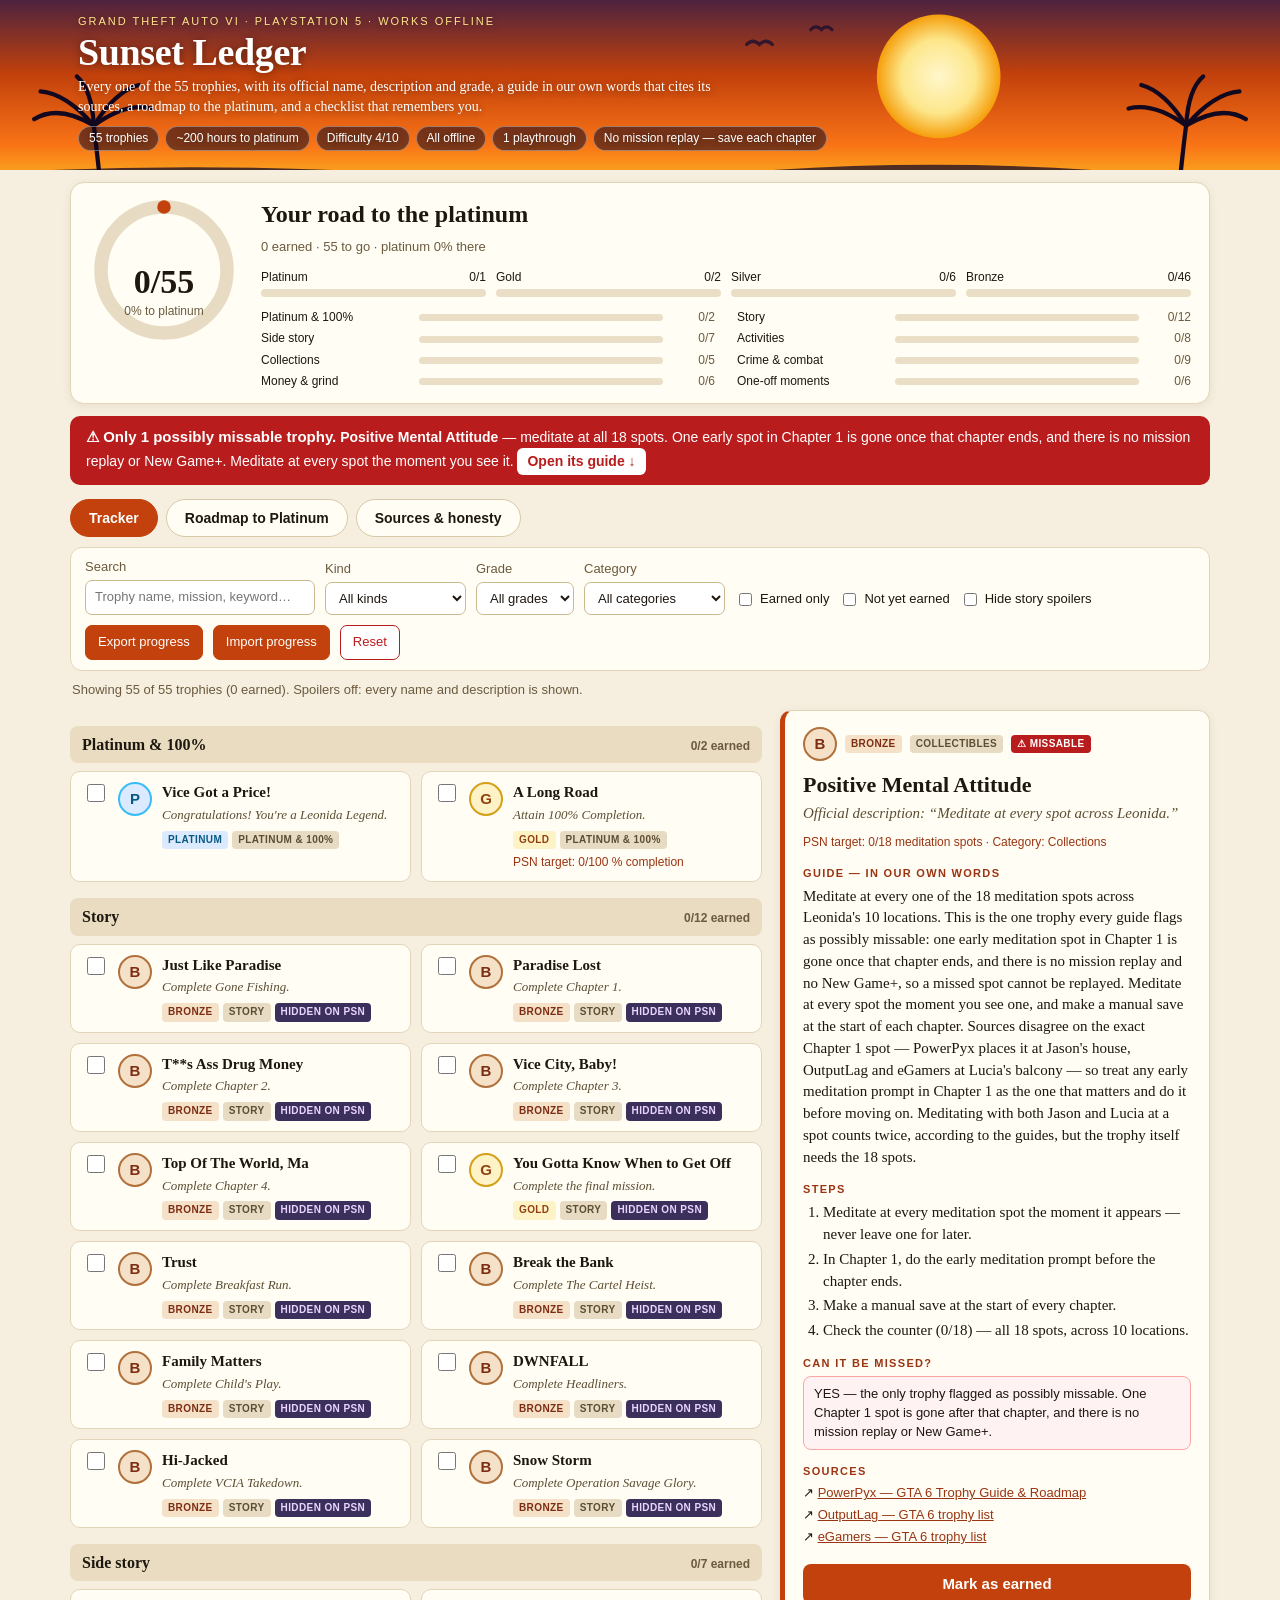
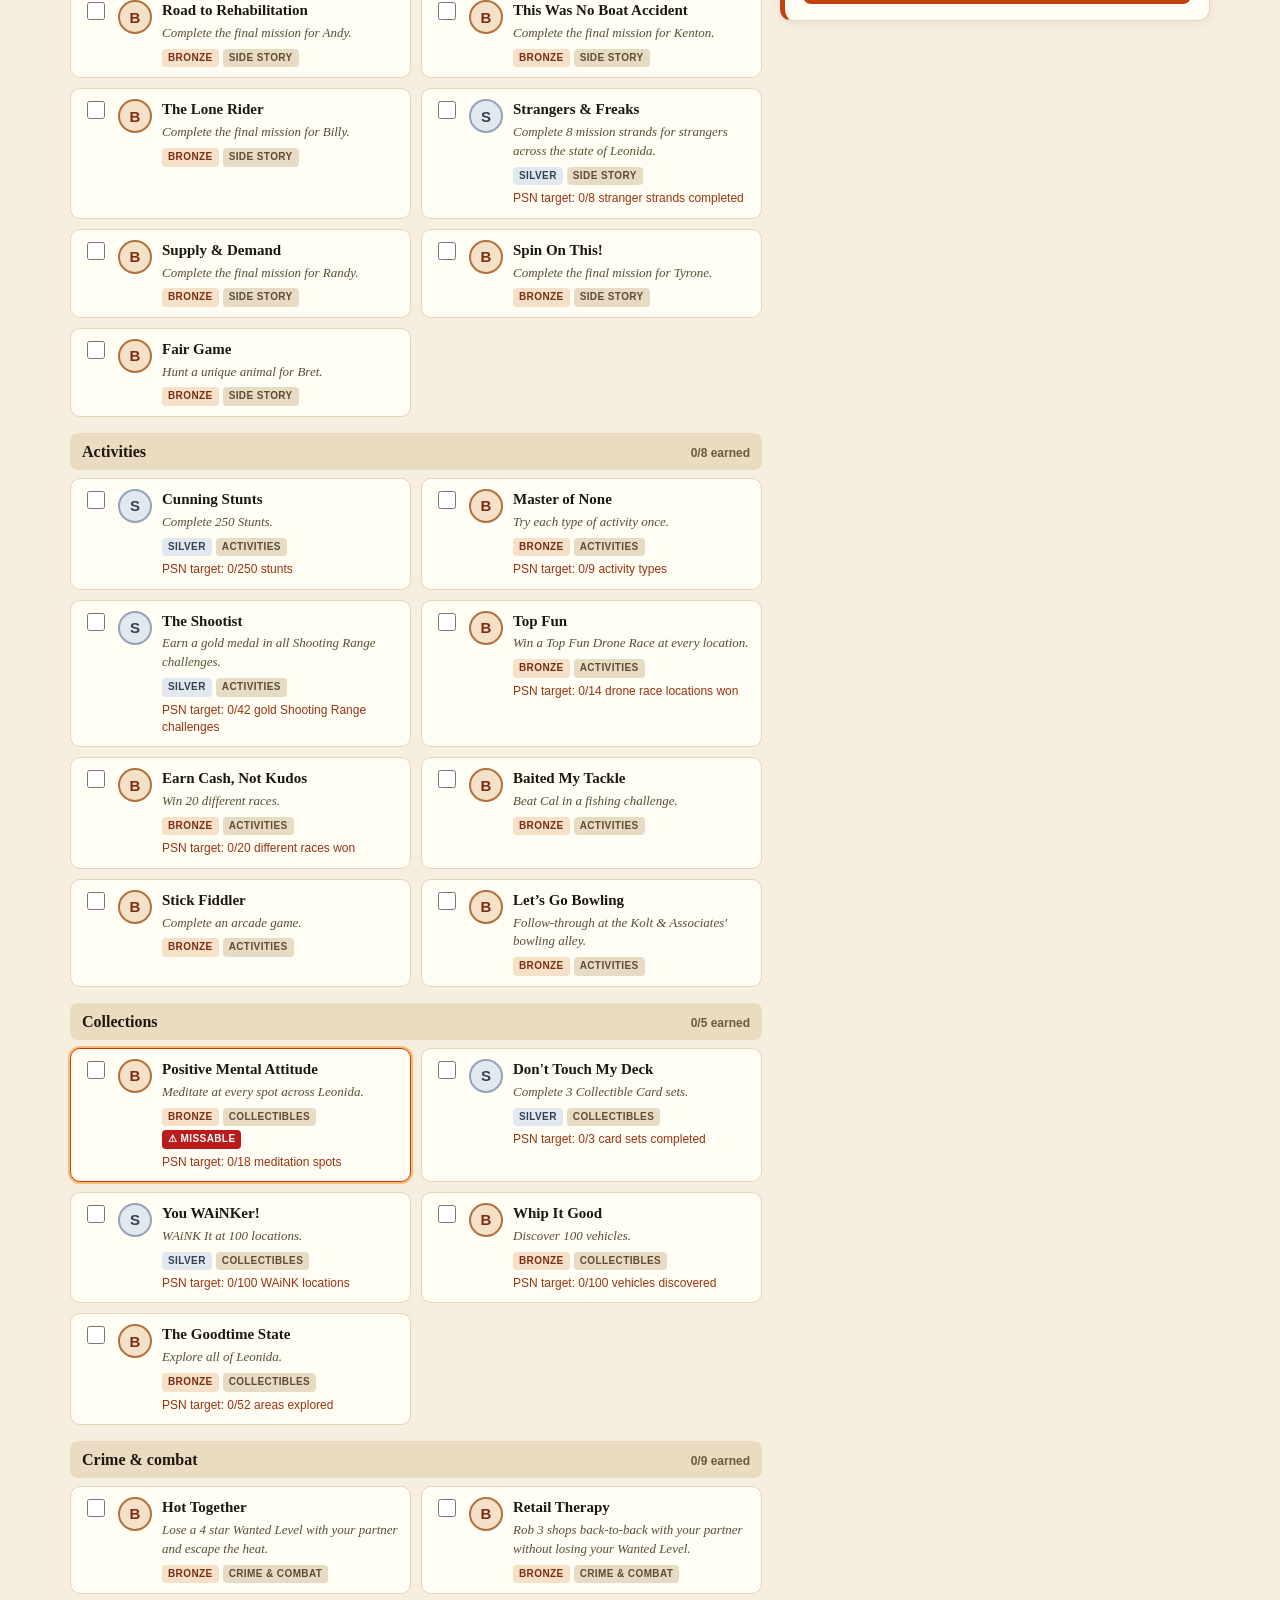
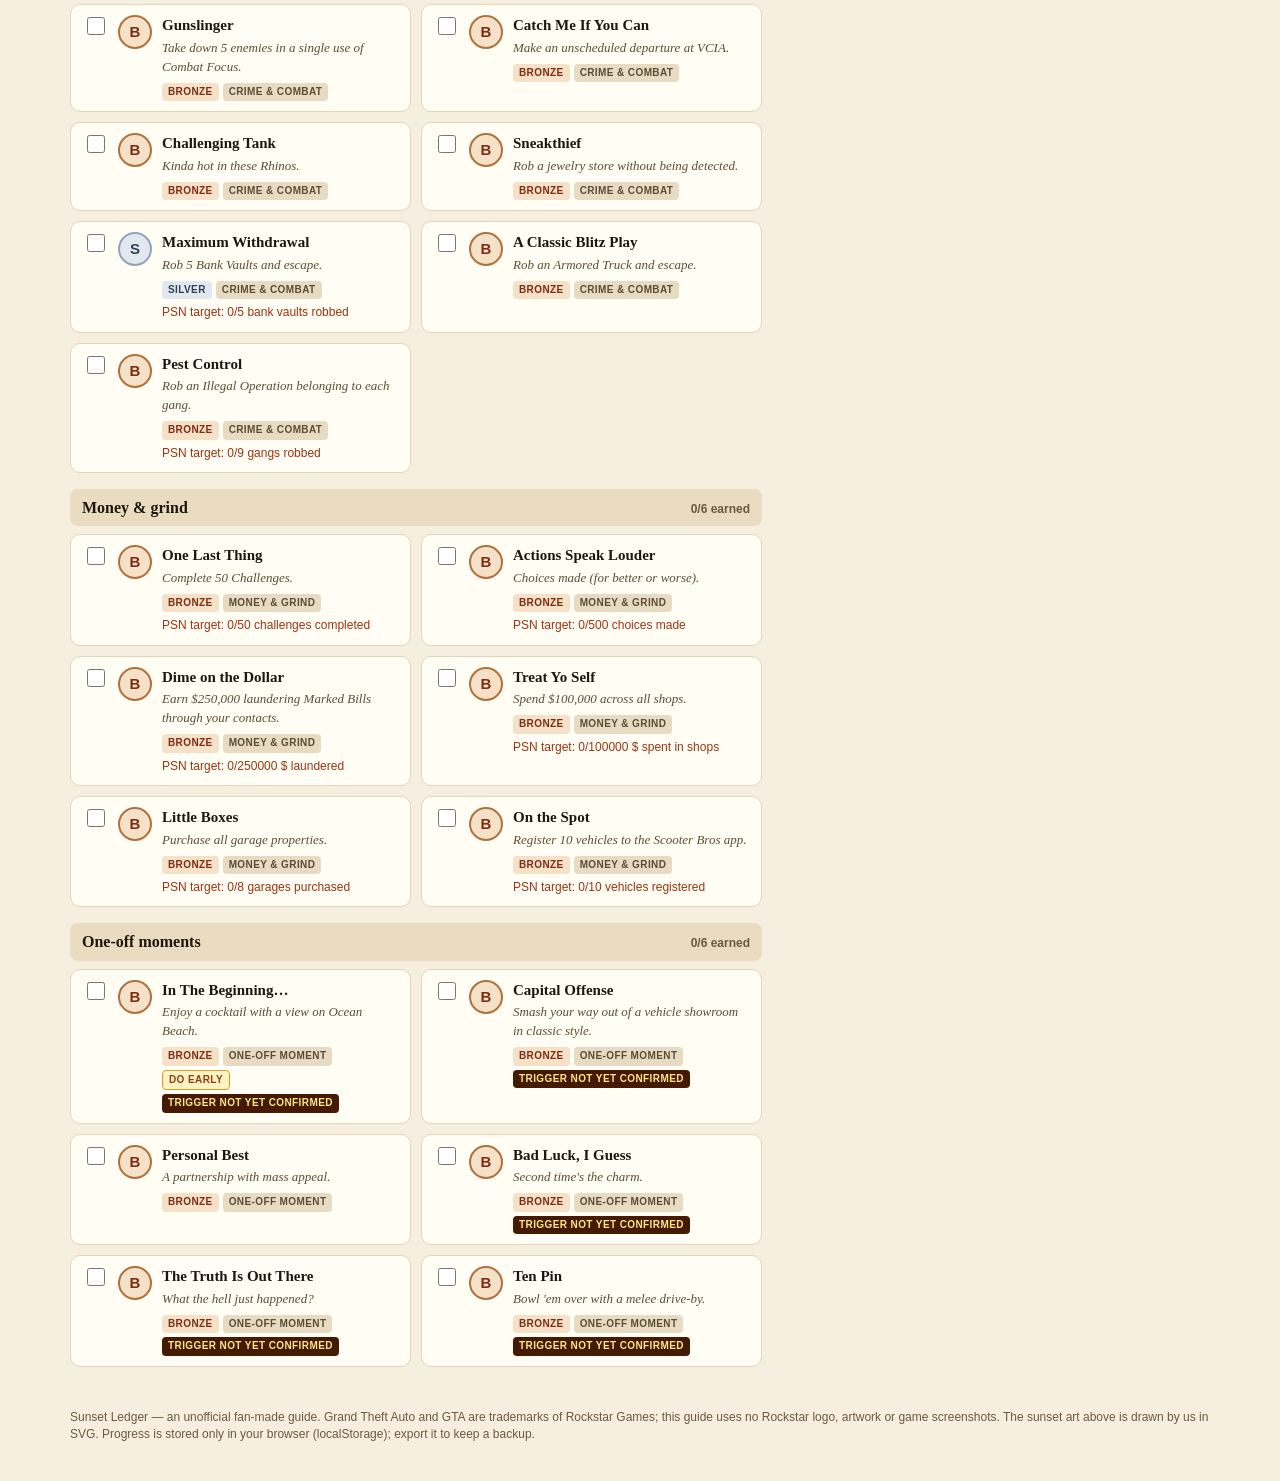
==== app/index.html @ dbd7531d "Sunset Ledger: GTA VI trophy guide & tracker (gta6-trophy-guide-01, Build A) Light paper-ledger them" ====
<!doctype html>
<html lang="en">
<head>
<meta charset="utf-8">
<meta name="viewport" content="width=device-width, initial-scale=1">
<title>Sunset Ledger — GTA VI Trophy Guide &amp; Tracker</title>
<link rel="stylesheet" href="style.css">
</head>
<body>
<header class="hero">
  <svg class="hero-art" viewBox="0 0 1200 200" preserveAspectRatio="xMidYMid slice" aria-hidden="true">
    <defs>
      <linearGradient id="sky" x1="0" y1="0" x2="0" y2="1">
        <stop offset="0" stop-color="#2b1a4e"/>
        <stop offset=".45" stop-color="#c2410c"/>
        <stop offset=".78" stop-color="#f97316"/>
        <stop offset="1" stop-color="#fbbf24"/>
      </linearGradient>
      <radialGradient id="sun" cx=".5" cy=".5" r=".5">
        <stop offset="0" stop-color="#fff7cc"/>
        <stop offset=".6" stop-color="#fde68a"/>
        <stop offset="1" stop-color="#f59e0b"/>
      </radialGradient>
    </defs>
    <rect width="1200" height="200" fill="url(#sky)"/>
    <circle cx="880" cy="92" r="58" fill="url(#sun)"/>
    <g stroke="#1c0f2e" stroke-width="3" fill="none" stroke-linecap="round" opacity=".8">
      <path d="M700 62 q 6 -6 12 0 q 6 -6 12 0"/>
      <path d="M760 48 q 5 -5 10 0 q 5 -5 10 0"/>
    </g>
    <path d="M0 200 L0 182 Q 180 172 360 182 T 720 180 T 1080 184 T 1200 180 L1200 200 Z" fill="#160a24" opacity=".75"/>
    <g stroke="#12081f" stroke-width="4" fill="none" stroke-linecap="round">
      <path d="M95 200 C 92 175 90 155 88 138"/>
      <path d="M88 138 Q 55 118 32 132"/>
      <path d="M88 138 Q 62 108 38 106"/>
      <path d="M88 138 Q 86 104 72 92"/>
      <path d="M88 138 Q 108 106 130 100"/>
      <path d="M88 138 Q 118 116 142 122"/>
      <path d="M1105 200 C 1108 172 1110 152 1112 138"/>
      <path d="M1112 138 Q 1145 118 1168 132"/>
      <path d="M1112 138 Q 1138 108 1162 106"/>
      <path d="M1112 138 Q 1114 104 1128 92"/>
      <path d="M1112 138 Q 1092 106 1070 100"/>
      <path d="M1112 138 Q 1082 116 1058 122"/>
    </g>
  </svg>
  <div class="hero-text">
    <p class="kicker">Grand Theft Auto VI · PlayStation 5 · Works offline</p>
    <h1>Sunset Ledger</h1>
    <p class="sub">Every one of the 55 trophies, with its official name, description and grade, a guide in our own words that cites its sources, a roadmap to the platinum, and a checklist that remembers you.</p>
    <p class="chips"><span>55 trophies</span><span>~200 hours to platinum</span><span>Difficulty 4/10</span><span>All offline</span><span>1 playthrough</span><span>No mission replay — save each chapter</span></p>
  </div>
</header>

<main>
  <section class="dash" id="dash" aria-label="Progress dashboard">
    <div class="ring-wrap">
      <svg class="ring" viewBox="0 0 200 200" width="150" height="150" aria-hidden="true">
        <circle cx="100" cy="100" r="84" fill="none" stroke="#e7dcc3" stroke-width="18"/>
        <circle id="ringArc" cx="100" cy="100" r="84" fill="none" stroke="#c2410c" stroke-width="18" stroke-linecap="round" transform="rotate(-90 100 100)"/>
      </svg>
      <div class="ring-center"><strong id="ringCount">0/55</strong><span id="ringPct">0% to platinum</span></div>
    </div>
    <div class="dash-side">
      <h2>Your road to the platinum</h2>
      <p id="dashLine">0 earned · 55 to go · platinum 0% there</p>
      <div class="grade-bars" id="gradeBars"></div>
      <div class="cat-bars" id="catBars"></div>
    </div>
  </section>

  <div class="missable-banner" id="missableBanner" role="alert">
    <strong>⚠ Only 1 possibly missable trophy.</strong>
    <span><b>Positive Mental Attitude</b> — meditate at all 18 spots. One early spot in Chapter 1 is gone once that chapter ends, and there is no mission replay or New Game+. Meditate at every spot the moment you see it. <button type="button" id="bannerOpen">Open its guide ↓</button></span>
  </div>

  <nav class="tabs" aria-label="Sections">
    <button type="button" data-view="tracker" class="tab active" id="tab-tracker">Tracker</button>
    <button type="button" data-view="roadmap" class="tab" id="tab-roadmap">Roadmap to Platinum</button>
    <button type="button" data-view="sources" class="tab" id="tab-sources">Sources &amp; honesty</button>
  </nav>

  <section id="view-tracker" class="view">
    <div class="controls">
      <label class="search">Search <input id="search" type="search" placeholder="Trophy name, mission, keyword…"></label>
      <label>Kind <select id="kind"><option value="all">All kinds</option><option value="story">Story</option><option value="missable">Missable</option><option value="collectibles">Collectibles</option><option value="activities">Activities</option><option value="side">Side story</option><option value="crime">Crime &amp; combat</option><option value="money">Money &amp; grind</option><option value="misc">One-off moments</option><option value="platinum">Platinum &amp; 100%</option><option value="online">Online</option></select></label>
      <label>Grade <select id="grade"><option value="all">All grades</option><option value="platinum">Platinum</option><option value="gold">Gold</option><option value="silver">Silver</option><option value="bronze">Bronze</option></select></label>
      <label>Category <select id="category"><option value="all">All categories</option></select></label>
      <label class="check"><input type="checkbox" id="earnedOnly"> Earned only</label>
      <label class="check"><input type="checkbox" id="notEarned"> Not yet earned</label>
      <label class="check"><input type="checkbox" id="spoiler"> Hide story spoilers</label>
      <span class="spacer"></span>
      <button id="export" type="button">Export progress</button>
      <label class="import">Import progress <input id="import" type="file" accept="application/json"></label>
      <button id="reset" type="button" class="danger">Reset</button>
    </div>
    <p class="status" id="status">Loading 55 trophies…</p>
    <div class="tracker-grid">
      <div id="groups" class="groups"></div>
      <aside class="detail" id="detail" aria-label="Trophy guide"></aside>
    </div>
  </section>

  <section id="view-roadmap" class="view" hidden>
    <h2>Roadmap to the platinum</h2>
    <p class="lede">One playthrough, about 200 hours, difficulty 4/10 — long, not hard. No online trophies, no difficulty trophies, no mission medals. Cheats disable trophies and saving, so never use them on your trophy save. There is no mission replay and no New Game+, so the saves in Phase 0 are your only safety net.</p>
    <ol class="timeline" id="timeline"></ol>
    <div class="warn-box">
      <strong>Before you go on a rampage:</strong> your Criminal Profile can reach “Irredeemable”, and it is permanent. Do the wanton-destruction moments deliberately, not by accident, early in the game.
      <span class="src">Source: PowerPyx trophy guide &amp; roadmap; GTABase via eGamers.</span>
    </div>
  </section>

  <section id="view-sources" class="view" hidden>
    <h2>Sources &amp; honesty</h2>
    <p class="lede">Every guide in this ledger is written in our own words. A source is cited, never copied. The official trophy names, descriptions and grades are shown exactly as PlayStation publishes them — that is the one exception, and it is why the list matches the official 55/55.</p>
    <h3>What we do not know yet</h3>
    <ul class="honest">
      <li><b>5 trophies have unconfirmed triggers</b> — In The Beginning…, Capital Offense, Bad Luck, I Guess, The Truth Is Out There, Ten Pin. Their guides say only what the official description gives, and carry the label “Trigger not yet confirmed”. No unlock steps are invented for them.</li>
      <li><b>The Chapter 1 meditation spot is described two ways</b> — PowerPyx says “at Jason's house”, OutputLag and eGamers say Lucia's balcony. This guide does not pick one: it says “one early meditation spot in Chapter 1” and cites both.</li>
      <li><b>4 or 5 chapters?</b> The trophy list names Chapters 1–4 plus a final mission; PowerPyx describes the story as 5 chapters. This guide does not claim a chapter count anywhere.</li>
      <li><b>28 of the 55 trophies are hidden on PSN</b> until earned. This guide hides the 12 story trophies behind the spoiler setting until you earn them.</li>
    </ul>
    <h3>Sources used (verified 19 Nov 2026)</h3>
    <ul class="src-list" id="srcList"></ul>
    <p class="fine">Site names whose GTA 6 guide URLs were not verified first-hand in our research (PlayStationTrophies.org, TrueTrophies, GTABase, Beebom, CULTR, TechWiser, Insider Gaming, PC Gamer, Press-Start, GTAForums) are not linked here — no slug was guessed.</p>
  </section>
</main>

<footer>
  <p>Sunset Ledger — an unofficial fan-made guide. Grand Theft Auto and GTA are trademarks of Rockstar Games; this guide uses no Rockstar logo, artwork or game screenshots. The sunset art above is drawn by us in SVG. Progress is stored only in your browser (localStorage); export it to keep a backup.</p>
</footer>
<script type="module" src="app.js"></script>
</body>
</html>
---- app/style.css ----
/* Sunset Ledger — light "paper ledger" theme: warm cream, near-black ink,
   burnt-orange sunset accent. No images: the sunset is an inline SVG. */
* { box-sizing: border-box; }
body { margin: 0; background: #f6efe0; color: #1d1710; font-family: Georgia, 'Times New Roman', serif; font-size: 15px; line-height: 1.45; }
button, input, select { font: inherit; }
a { color: #9a3412; }

/* ---- header ---- */
.hero { position: relative; color: #fff; overflow: hidden; }
.hero-art { display: block; width: 100%; height: 170px; }
.hero-text { position: absolute; inset: 0; max-width: 1180px; margin: 0 auto; padding: 14px 28px; text-shadow: 0 1px 8px rgba(0,0,0,.45); }
.kicker { margin: 0 0 3px; font-family: Arial, Helvetica, sans-serif; font-size: 11px; letter-spacing: .18em; text-transform: uppercase; color: #fde68a; }
.hero h1 { margin: 0; font-size: 38px; line-height: 1; letter-spacing: -.01em; }
.sub { max-width: 640px; margin: 6px 0 8px; font-size: 14px; }
.chips { margin: 0; display: flex; flex-wrap: wrap; gap: 6px; }
.chips span { font-family: Arial, Helvetica, sans-serif; font-size: 12px; background: rgba(20,8,30,.55); border: 1px solid rgba(255,255,255,.35); border-radius: 999px; padding: 3px 10px; }

main { max-width: 1180px; margin: 0 auto; padding: 0 20px 30px; }
h2 { font-size: 24px; margin: 18px 0 6px; }
h3 { font-size: 18px; margin: 20px 0 6px; }
.lede { max-width: 760px; font-size: 16px; }

/* ---- dashboard ---- */
.dash { display: flex; gap: 22px; background: #fffdf4; border: 1px solid #e3d5b8; border-radius: 14px; padding: 12px 18px; margin-top: 12px; box-shadow: 0 2px 10px rgba(60,30,0,.08); }
.ring-wrap { position: relative; flex: 0 0 150px; }
.ring { display: block; }
#ringArc { stroke-dasharray: 527.8; stroke-dashoffset: 527.8; transition: stroke-dashoffset .4s ease; }
.ring-center { position: absolute; inset: 0; display: flex; flex-direction: column; align-items: center; justify-content: center; text-align: center; }
.ring-center strong { font-size: 34px; line-height: 1; }
.ring-center span { font-family: Arial, Helvetica, sans-serif; font-size: 12px; color: #6b5a3e; margin-top: 4px; }
.dash-side { flex: 1; min-width: 0; }
.dash-side h2 { margin-top: 2px; }
#dashLine { margin: 2px 0 12px; font-family: Arial, Helvetica, sans-serif; font-size: 13px; color: #6b5a3e; }
.grade-bars { display: grid; grid-template-columns: repeat(4, 1fr); gap: 10px; margin-bottom: 12px; }
.grade-bar { font-family: Arial, Helvetica, sans-serif; font-size: 12px; }
.grade-bar .lbl { display: flex; justify-content: space-between; margin-bottom: 3px; }
.grade-bar .track { height: 8px; background: #eadfc6; border-radius: 4px; overflow: hidden; }
.grade-bar .fill { height: 100%; background: #c2410c; }
.grade-bar.plat .fill { background: #0ea5e9; }
.grade-bar.gold .fill { background: #d4a017; }
.grade-bar.silver .fill { background: #94a3b8; }
.grade-bar.bronze .fill { background: #b0713c; }
.cat-bars { display: grid; grid-template-columns: 1fr 1fr; gap: 4px 22px; }
.cat-bar { display: grid; grid-template-columns: 150px 1fr 44px; align-items: center; gap: 8px; font-family: Arial, Helvetica, sans-serif; font-size: 12px; }
.cat-bar .track { height: 7px; background: #eadfc6; border-radius: 4px; overflow: hidden; }
.cat-bar .fill { height: 100%; background: #ea580c; }
.cat-bar .num { text-align: right; color: #6b5a3e; }

/* ---- missable banner ---- */
.missable-banner { margin-top: 12px; background: #b91c1c; color: #fff; border-radius: 10px; padding: 10px 16px; font-family: Arial, Helvetica, sans-serif; font-size: 14px; line-height: 1.5; }
.missable-banner strong { font-size: 15px; }
.missable-banner button { background: #fff; color: #b91c1c; border: 0; border-radius: 6px; padding: 3px 10px; font-weight: bold; cursor: pointer; }

/* ---- tabs ---- */
.tabs { display: flex; gap: 8px; margin: 14px 0 4px; }
.tab { font-family: Arial, Helvetica, sans-serif; font-size: 14px; font-weight: bold; background: #fffdf4; color: #1d1710; border: 1px solid #d8c9a6; border-radius: 999px; padding: 8px 18px; cursor: pointer; }
.tab.active { background: #c2410c; border-color: #c2410c; color: #fff; }

/* ---- controls ---- */
.controls { display: flex; flex-wrap: wrap; gap: 10px; align-items: end; background: #fffdf4; border: 1px solid #e3d5b8; border-radius: 12px; padding: 10px 14px; margin-top: 10px; font-family: Arial, Helvetica, sans-serif; font-size: 13px; }
.controls label { display: flex; flex-direction: column; gap: 3px; color: #6b5a3e; }
.controls label.check { flex-direction: row; align-items: center; gap: 5px; color: #1d1710; padding-bottom: 6px; }
.controls input[type="search"], .controls select { padding: 7px 9px; border: 1px solid #cbb98f; border-radius: 7px; background: #fff; color: #1d1710; }
.controls input[type="search"] { width: 230px; }
.controls .spacer { flex: 1; }
.controls button, .controls .import { font-family: Arial, Helvetica, sans-serif; font-size: 13px; background: #c2410c; color: #fff; border: 1px solid #c2410c; border-radius: 7px; padding: 7px 12px; cursor: pointer; }
.controls button.danger { background: #fff; color: #b91c1c; border-color: #b91c1c; }
.controls .import input { display: none; }
.status { font-family: Arial, Helvetica, sans-serif; font-size: 13px; color: #6b5a3e; margin: 10px 2px; }

/* ---- tracker grid: cards + detail ---- */
.tracker-grid { display: grid; grid-template-columns: minmax(0, 1fr) 430px; gap: 18px; align-items: start; }
.groups h3.cat-head { display: flex; justify-content: space-between; align-items: baseline; background: #e9dcc0; border-radius: 8px; padding: 7px 12px; margin: 16px 0 8px; font-size: 16px; }
.groups h3.cat-head .cnt { font-family: Arial, Helvetica, sans-serif; font-size: 12px; color: #6b5a3e; }
.cards { display: grid; grid-template-columns: 1fr 1fr; gap: 10px; }
.card { display: flex; gap: 10px; background: #fffdf4; border: 1px solid #e3d5b8; border-radius: 10px; padding: 10px 12px; cursor: pointer; text-align: left; font: inherit; color: inherit; }
.card:hover { border-color: #c2410c; }
.card.selected { border-color: #c2410c; box-shadow: 0 0 0 2px #fdbA74; outline: none; }
.card.earned { background: #f3ecda; }
.card input[type="checkbox"] { width: 18px; height: 18px; margin-top: 2px; accent-color: #c2410c; flex: 0 0 auto; cursor: pointer; }
.medal { flex: 0 0 34px; width: 34px; height: 34px; border-radius: 50%; display: flex; align-items: center; justify-content: center; font-family: Arial, Helvetica, sans-serif; font-weight: bold; font-size: 15px; border: 2px solid; }
.medal.platinum { background: #dbeafe; border-color: #38bdf8; color: #075985; }
.medal.gold { background: #fef3c7; border-color: #d4a017; color: #92400e; }
.medal.silver { background: #e2e8f0; border-color: #94a3b8; color: #334155; }
.medal.bronze { background: #f5e0c8; border-color: #b0713c; color: #7c2d12; }
.card-body { min-width: 0; flex: 1; }
.card-body h4 { margin: 0 0 2px; font-size: 15px; }
.card-body h4 .done { color: #15803d; font-family: Arial, Helvetica, sans-serif; font-size: 12px; }
.card-body p.desc { margin: 0; font-style: italic; color: #5c4d33; font-size: 13px; }
.badges { display: flex; flex-wrap: wrap; gap: 4px; margin-top: 6px; }
.badge { font-family: Arial, Helvetica, sans-serif; font-size: 10px; font-weight: bold; letter-spacing: .04em; border-radius: 4px; padding: 2px 6px; background: #e7dcc3; color: #5c4d33; text-transform: uppercase; }
.badge.grade-platinum { background: #dbeafe; color: #075985; }
.badge.grade-gold { background: #fef3c7; color: #92400e; }
.badge.grade-silver { background: #e2e8f0; color: #334155; }
.badge.grade-bronze { background: #f5e0c8; color: #7c2d12; }
.badge.miss { background: #b91c1c; color: #fff; }
.badge.watch { background: #fef3c7; color: #92400e; border: 1px solid #d4a017; }
.badge.unconf { background: #451a03; color: #fde68a; }
.badge.hiddenb { background: #3b2f5b; color: #e9d5ff; }
.target-line { font-family: Arial, Helvetica, sans-serif; font-size: 12px; color: #9a3412; margin-top: 5px; }
.empty { background: #fffdf4; border: 1px dashed #cbb98f; border-radius: 10px; padding: 18px; font-family: Arial, Helvetica, sans-serif; }

/* ---- detail panel ---- */
.detail { position: sticky; top: 12px; background: #fffdf4; border: 1px solid #e3d5b8; border-left: 5px solid #c2410c; border-radius: 12px; padding: 16px 18px; box-shadow: 0 2px 10px rgba(60,30,0,.08); }
.detail .grade-line { display: flex; align-items: center; gap: 8px; }
.detail h3 { margin: 8px 0 2px; font-size: 22px; }
.detail .official { font-style: italic; color: #5c4d33; margin: 0 0 10px; }
.detail h5 { font-family: Arial, Helvetica, sans-serif; font-size: 11px; letter-spacing: .12em; text-transform: uppercase; color: #9a3412; margin: 14px 0 4px; }
.detail p.guide { margin: 0; }
.detail ol { margin: 4px 0 0; padding-left: 20px; }
.detail ol li { margin-bottom: 3px; }
.miss-box { background: #fef2f2; border: 1px solid #fca5a5; border-radius: 8px; padding: 8px 10px; font-family: Arial, Helvetica, sans-serif; font-size: 13px; }
.miss-box.yes { background: #fef2f2; }
.miss-box.no { background: #f0fdf4; border-color: #86efac; }
.miss-box.unknown { background: #fffbeb; border-color: #fcd34d; }
.detail .sources { list-style: none; margin: 4px 0 0; padding: 0; font-family: Arial, Helvetica, sans-serif; font-size: 13px; }
.detail .sources li { margin-bottom: 3px; }
.detail .earn-btn { margin-top: 14px; width: 100%; background: #c2410c; color: #fff; border: 0; border-radius: 8px; padding: 9px; font-family: Arial, Helvetica, sans-serif; font-weight: bold; cursor: pointer; }
.detail .earn-btn.earned { background: #15803d; }

/* ---- roadmap timeline ---- */
.timeline { list-style: none; margin: 10px 0 0; padding: 0 0 0 26px; position: relative; }
.timeline::before { content: ""; position: absolute; left: 9px; top: 6px; bottom: 6px; width: 3px; background: #d8a05a; }
.timeline > li { position: relative; background: #fffdf4; border: 1px solid #e3d5b8; border-radius: 12px; padding: 14px 18px; margin-bottom: 14px; }
.timeline > li::before { content: ""; position: absolute; left: -25px; top: 18px; width: 15px; height: 15px; border-radius: 50%; background: #c2410c; border: 3px solid #f6efe0; }
.timeline h3 { margin: 0 0 2px; font-size: 19px; }
.timeline h3 .ph { font-family: Arial, Helvetica, sans-serif; font-size: 12px; color: #fff; background: #c2410c; border-radius: 999px; padding: 2px 9px; vertical-align: 2px; margin-right: 6px; }
.timeline .hours { font-family: Arial, Helvetica, sans-serif; font-size: 12px; color: #9a3412; font-weight: bold; }
.timeline p { margin: 6px 0; }
.timeline .tchips { display: flex; flex-wrap: wrap; gap: 5px; margin-top: 8px; }
.tchip { font-family: Arial, Helvetica, sans-serif; font-size: 12px; background: #f3ecda; border: 1px solid #d8c9a6; border-radius: 999px; padding: 2px 9px; }
.tchip.done { background: #dcfce7; border-color: #86efac; color: #166534; text-decoration: line-through; }
.timeline .phase-prog { font-family: Arial, Helvetica, sans-serif; font-size: 12px; color: #6b5a3e; }
.warn-box { background: #fffbeb; border: 1px solid #fcd34d; border-radius: 10px; padding: 12px 16px; font-family: Arial, Helvetica, sans-serif; font-size: 14px; margin-top: 8px; }
.warn-box .src { display: block; font-size: 12px; color: #6b5a3e; margin-top: 4px; }

/* ---- sources view ---- */
.honest li { margin-bottom: 8px; }
.src-list li { margin-bottom: 6px; font-family: Arial, Helvetica, sans-serif; font-size: 14px; }
.fine { font-family: Arial, Helvetica, sans-serif; font-size: 13px; color: #6b5a3e; }

footer { max-width: 1180px; margin: 0 auto; padding: 0 20px 26px; font-family: Arial, Helvetica, sans-serif; font-size: 12px; color: #6b5a3e; }
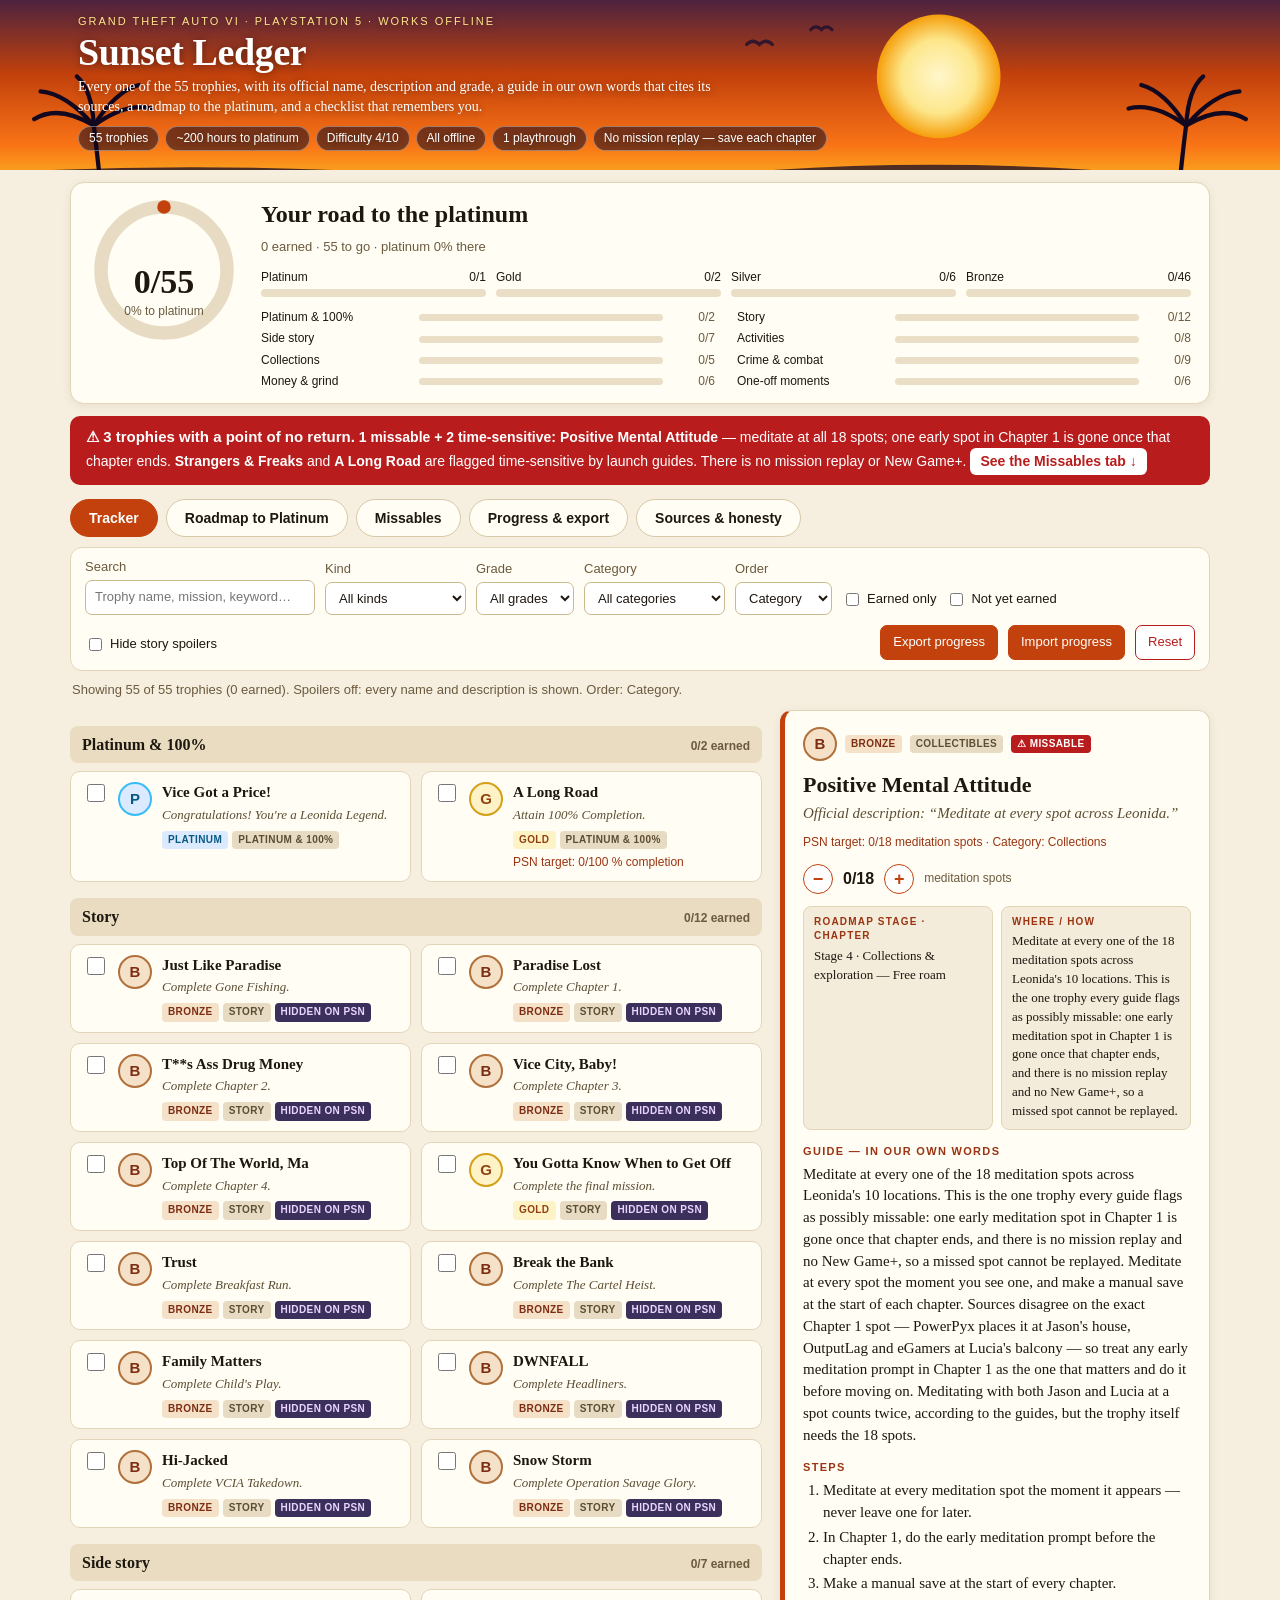
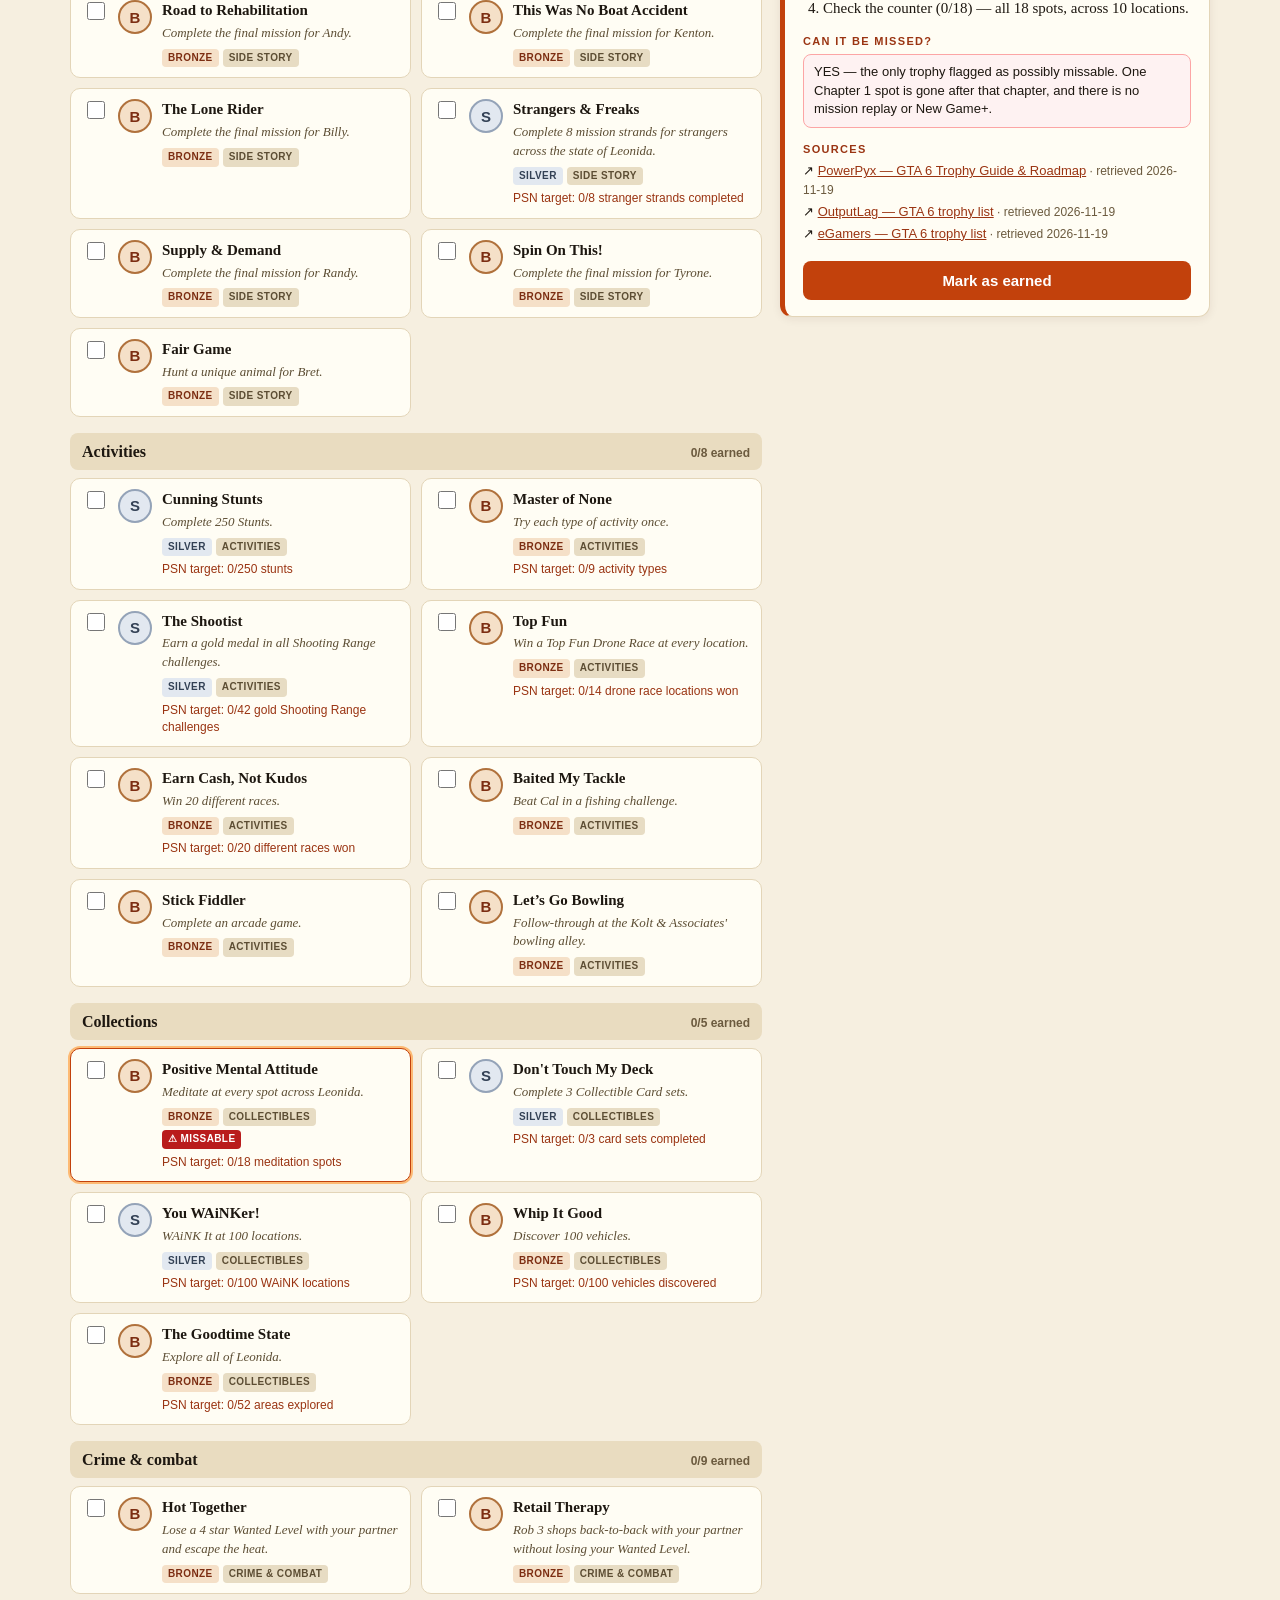
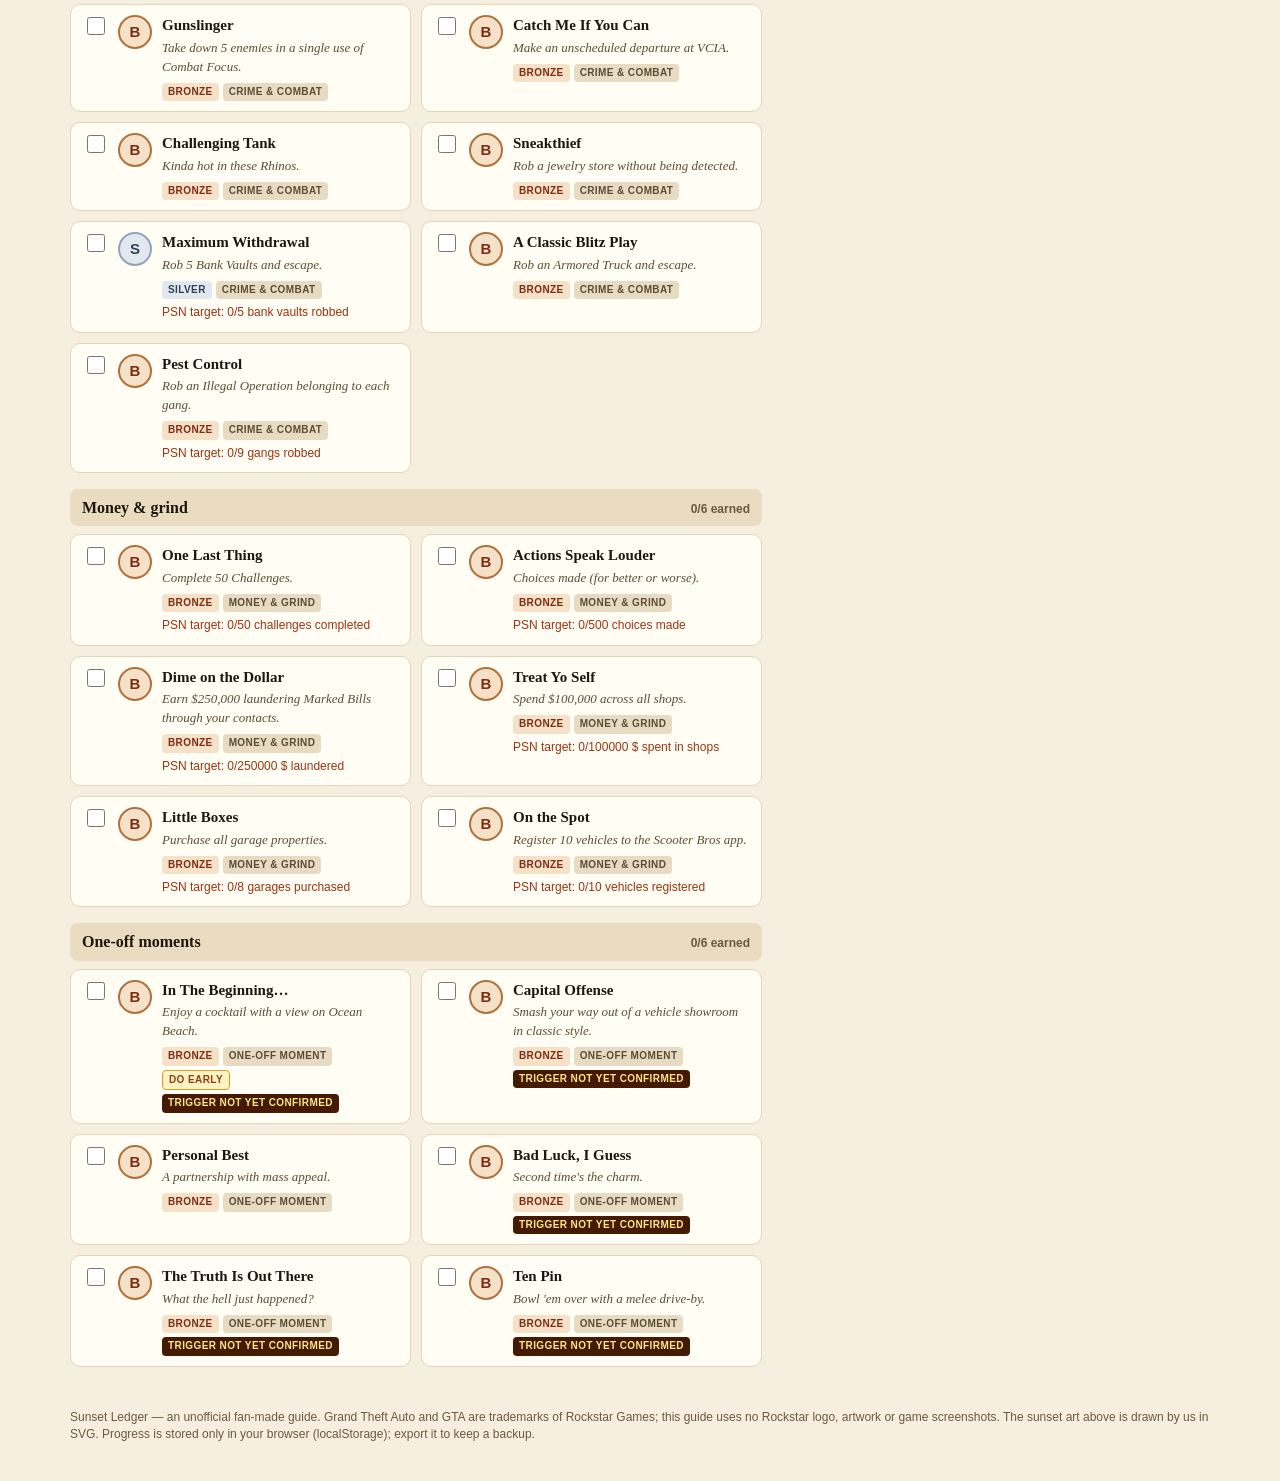
==== commit 563b22aa: "Sunset Ledger: 5 vision fixes from fresh top-10 research + owner.json 1. Missables tab: 3 point-of-n" ====
--- a/app/index.html
+++ b/app/index.html
@@ -52,6 +52,14 @@
   </div>
 </header>
 
+<div class="slimbar" id="slimbar" aria-label="Progress summary">
+  <span class="slim-title">Sunset Ledger</span>
+  <strong id="slimCount">0/55 · 0%</strong>
+  <span class="slim-grades" id="slimGrades"></span>
+  <button type="button" id="slimSpoiler" class="slim-spoiler">Spoilers shown</button>
+  <span class="slim-saved" id="slimSaved">✓ Saved in this browser</span>
+</div>
+
 <main>
   <section class="dash" id="dash" aria-label="Progress dashboard">
     <div class="ring-wrap">
@@ -70,13 +78,15 @@
   </section>
 
   <div class="missable-banner" id="missableBanner" role="alert">
-    <strong>⚠ Only 1 possibly missable trophy.</strong>
-    <span><b>Positive Mental Attitude</b> — meditate at all 18 spots. One early spot in Chapter 1 is gone once that chapter ends, and there is no mission replay or New Game+. Meditate at every spot the moment you see it. <button type="button" id="bannerOpen">Open its guide ↓</button></span>
+    <strong>⚠ 3 trophies with a point of no return.</strong>
+    <span><b>1 missable + 2 time-sensitive:</b> <b>Positive Mental Attitude</b> — meditate at all 18 spots; one early spot in Chapter 1 is gone once that chapter ends. <b>Strangers &amp; Freaks</b> and <b>A Long Road</b> are flagged time-sensitive by launch guides. There is no mission replay or New Game+. <button type="button" id="bannerOpen">See the Missables tab ↓</button></span>
   </div>
 
   <nav class="tabs" aria-label="Sections">
     <button type="button" data-view="tracker" class="tab active" id="tab-tracker">Tracker</button>
     <button type="button" data-view="roadmap" class="tab" id="tab-roadmap">Roadmap to Platinum</button>
+    <button type="button" data-view="missables" class="tab" id="tab-missables">Missables</button>
+    <button type="button" data-view="progress" class="tab" id="tab-progress">Progress &amp; export</button>
     <button type="button" data-view="sources" class="tab" id="tab-sources">Sources &amp; honesty</button>
   </nav>
 
@@ -86,6 +96,7 @@
       <label>Kind <select id="kind"><option value="all">All kinds</option><option value="story">Story</option><option value="missable">Missable</option><option value="collectibles">Collectibles</option><option value="activities">Activities</option><option value="side">Side story</option><option value="crime">Crime &amp; combat</option><option value="money">Money &amp; grind</option><option value="misc">One-off moments</option><option value="platinum">Platinum &amp; 100%</option><option value="online">Online</option></select></label>
       <label>Grade <select id="grade"><option value="all">All grades</option><option value="platinum">Platinum</option><option value="gold">Gold</option><option value="silver">Silver</option><option value="bronze">Bronze</option></select></label>
       <label>Category <select id="category"><option value="all">All categories</option></select></label>
+      <label>Order <select id="order"><option value="category">Category</option><option value="roadmap">Roadmap</option></select></label>
       <label class="check"><input type="checkbox" id="earnedOnly"> Earned only</label>
       <label class="check"><input type="checkbox" id="notEarned"> Not yet earned</label>
       <label class="check"><input type="checkbox" id="spoiler"> Hide story spoilers</label>
@@ -108,6 +119,67 @@
     <div class="warn-box">
       <strong>Before you go on a rampage:</strong> your Criminal Profile can reach “Irredeemable”, and it is permanent. Do the wanton-destruction moments deliberately, not by accident, early in the game.
       <span class="src">Source: PowerPyx trophy guide &amp; roadmap; GTABase via eGamers.</span>
+    </div>
+  </section>
+
+  <section id="view-missables" class="view" hidden>
+    <h2>Missables — 3 with a point of no return</h2>
+    <p class="lede">From the official descriptions + cited launch guides. Positive Mental Attitude is the one trophy every guide flags as missable. The other two are flagged time-sensitive by launch guides — play them early rather than testing the cutoff. Our own research only strongly supports Positive Mental Attitude as missable; the time-sensitive flags below come from the launch guides cited on each card.</p>
+    <p class="chips-row">
+      <a href="#miss-pma">Ch 1 · Positive Mental Attitude</a>
+      <a href="#miss-sf">Ch 3 · Strangers &amp; Freaks</a>
+      <a href="#miss-alr">Mid-story · A Long Road</a>
+    </p>
+    <div class="miss-cards">
+      <article class="miss-card" id="miss-pma">
+        <div class="miss-top"><span class="badge miss">⚠ Missable</span><span class="miss-grade">Bronze · #28</span></div>
+        <h3>Positive Mental Attitude</h3>
+        <p class="miss-por"><strong>Point of no return:</strong> the end of Chapter 1 — one early meditation spot is gone once that chapter ends, and there is no mission replay or New Game+ to go back.</p>
+        <p>Meditate at all 18 spots across Leonida's 10 locations. Meditate at every spot the moment you see one, and make a manual save at the start of each chapter. Sources disagree on the exact Chapter 1 spot — PowerPyx places it at Jason's house, OutputLag and eGamers at Lucia's balcony — so treat any early meditation prompt in Chapter 1 as the one that matters.</p>
+        <p class="miss-src">Sources: <a href="https://www.powerpyx.com/gta-6-grand-theft-auto-vi-trophy-guide-roadmap/" target="_blank" rel="noopener">PowerPyx</a> · <a href="https://outputlag.com/guides/gta-6-trophy-list/" target="_blank" rel="noopener">OutputLag</a> · <a href="https://egamers.io/gta-6-trophy-list-all-55-trophies-and-achievements-plus-the-hardest-ones/" target="_blank" rel="noopener">eGamers</a> — retrieved 2026-11-19</p>
+      </article>
+      <article class="miss-card" id="miss-sf">
+        <div class="miss-top"><span class="badge watch">Time-sensitive</span><span class="miss-grade">Silver · #25</span></div>
+        <h3>Strangers &amp; Freaks</h3>
+        <p class="miss-por"><strong>Point of no return:</strong> Chapter 3 — launch guides flag the “Race Against Yago” strand as time-sensitive, with its cutoff in Chapter 3.</p>
+        <p>Complete 8 mission strands for strangers across Leonida. Finish stranger strands as they appear instead of leaving them for post-story cleanup — the Chapter 3 strand is the one the guides warn about. The counter in the tracker shows 0/8.</p>
+        <p class="miss-src">Sources: <a href="https://www.powerpyx.com/gta-6-grand-theft-auto-vi-trophy-guide-roadmap/" target="_blank" rel="noopener">PowerPyx</a> · <a href="https://outputlag.com/guides/gta-6-trophy-list/" target="_blank" rel="noopener">OutputLag</a> · <a href="https://www.keengamer.com/articles/guides/gta-6-trophy-guide-platinum-roadmap-all-55-trophies/" target="_blank" rel="noopener">KeenGamer</a> — retrieved 2026-11-19</p>
+      </article>
+      <article class="miss-card" id="miss-alr">
+        <div class="miss-top"><span class="badge watch">Time-sensitive</span><span class="miss-grade">Gold · #14</span></div>
+        <h3>A Long Road</h3>
+        <p class="miss-por"><strong>Point of no return:</strong> mid-story — some optional missions that feed the 100% completion checklist close before the finale, so a checklist left for post-story cleanup may already be locked out.</p>
+        <p>Attain 100% Completion. Do optional missions as they appear and keep a manual save from mid-story, so a closed-off mission cannot strand the checklist. The bar itself is forgiving — about 60% true completion by PowerPyx's count — but only if nothing it needs has already closed.</p>
+        <p class="miss-src">Sources: <a href="https://www.powerpyx.com/gta-6-grand-theft-auto-vi-trophy-guide-roadmap/" target="_blank" rel="noopener">PowerPyx</a> · <a href="https://outputlag.com/guides/gta-6-trophy-list/" target="_blank" rel="noopener">OutputLag</a> · <a href="https://www.keengamer.com/articles/guides/gta-6-trophy-guide-platinum-roadmap-all-55-trophies/" target="_blank" rel="noopener">KeenGamer</a> — retrieved 2026-11-19</p>
+      </article>
+    </div>
+    <div class="warn-grid">
+      <div class="warn-box"><strong>No mission replay, no New Game+.</strong> Once a chapter ends you cannot replay its missions. Make a manual save at the start of every chapter, plus one more before the final mission — those saves are your only safety net. <span class="src">Source: PowerPyx trophy guide &amp; roadmap; OutputLag; eGamers.</span></div>
+      <div class="warn-box"><strong>Cheats disable trophies and saving.</strong> Never use cheats on your trophy save — they switch trophies off. PowerPyx lists 61 cheats, all unlocked only after the credits; keep them off this save entirely. <span class="src">Source: PowerPyx trophy guide &amp; roadmap.</span></div>
+    </div>
+  </section>
+
+  <section id="view-progress" class="view" hidden>
+    <h2>Progress &amp; export</h2>
+    <p class="lede">Two ways to read the same progress: trophies earned, and the PSN points they are worth.</p>
+    <div class="psn-box">
+      <div><span class="psn-label">PSN points toward the platinum</span>
+      <strong id="psnStat">0 / 1,230 pts · 0%</strong></div>
+      <p class="psn-formula">Standard PSN points: Bronze 15 · Silver 30 · Gold 90 · Platinum 180. All 55 trophies: 1×180 + 2×90 + 6×30 + 46×15 = 1,230 pts. (Some entries show 1,350 under a different convention; this ledger uses the standard formula above.)</p>
+    </div>
+    <div class="prog-grid">
+      <div class="prog-col"><h3>Earned by grade</h3><div id="gradeStats"></div></div>
+      <div class="prog-col"><h3>Earned by kind</h3><div id="kindStats"></div></div>
+    </div>
+    <h3>Roadmap stages</h3>
+    <div class="stage-grid" id="stageGrid"></div>
+    <h3>Back up or move your progress</h3>
+    <div class="backup-box">
+      <p>Your progress lives only in this browser until you export it. Export downloads a JSON file you can keep or import on another browser.</p>
+      <p><button id="export2" type="button">Export progress (.json)</button>
+      <label class="import">Import file <input id="import2" type="file" accept="application/json"></label></p>
+      <p class="backup-meta" id="backupMeta">No export yet in this browser.</p>
+      <p class="fine">File format sunset-ledger-progress/v1 · trophy names, counters, spoiler setting · exported files are named sunset-ledger-progress-YYYY-MM-DD.json.</p>
     </div>
   </section>
 
--- a/app/style.css
+++ b/app/style.css
@@ -140,3 +140,64 @@
 .fine { font-family: Arial, Helvetica, sans-serif; font-size: 13px; color: #6b5a3e; }
 
 footer { max-width: 1180px; margin: 0 auto; padding: 0 20px 26px; font-family: Arial, Helvetica, sans-serif; font-size: 12px; color: #6b5a3e; }
+
+/* ---- slim sticky bar (fix 5): progress that survives scrolling ---- */
+.slimbar { display: none; max-width: 1180px; margin: 0 auto; align-items: center; gap: 14px; background: #fffdf4; border: 1px solid #e3d5b8; border-top: 0; border-radius: 0 0 12px 12px; padding: 8px 18px; font-family: Arial, Helvetica, sans-serif; font-size: 13px; box-shadow: 0 4px 12px rgba(60,30,0,.12); }
+.slimbar.show { display: flex; position: sticky; top: 0; z-index: 60; }
+.slim-title { font-family: Georgia, 'Times New Roman', serif; font-weight: bold; font-size: 16px; }
+.slim-grades { display: flex; gap: 5px; }
+.slim-chip { font-size: 11px; font-weight: bold; border-radius: 999px; padding: 2px 8px; background: #e7dcc3; color: #5c4d33; }
+.slim-chip.platinum { background: #dbeafe; color: #075985; }
+.slim-chip.gold { background: #fef3c7; color: #92400e; }
+.slim-chip.silver { background: #e2e8f0; color: #334155; }
+.slim-chip.bronze { background: #f5e0c8; color: #7c2d12; }
+.slim-spoiler { background: #3b2f5b; color: #e9d5ff; border: 0; border-radius: 999px; padding: 5px 12px; font-weight: bold; cursor: pointer; }
+.slim-saved { margin-left: auto; color: #15803d; font-size: 12px; white-space: nowrap; }
+
+/* ---- missables view (fix 1) ---- */
+.chips-row { display: flex; flex-wrap: wrap; gap: 8px; margin: 10px 0 14px; }
+.chips-row a { font-family: Arial, Helvetica, sans-serif; font-size: 13px; font-weight: bold; background: #fffdf4; border: 1px solid #d8c9a6; border-radius: 999px; padding: 6px 14px; text-decoration: none; color: #1d1710; }
+.chips-row a:hover { border-color: #c2410c; }
+.miss-cards { display: grid; grid-template-columns: repeat(3, 1fr); gap: 14px; }
+.miss-card { background: #fffdf4; border: 1px solid #e3d5b8; border-left: 5px solid #b91c1c; border-radius: 12px; padding: 14px 16px; }
+.miss-card:nth-child(2), .miss-card:nth-child(3) { border-left-color: #d4a017; }
+.miss-top { display: flex; justify-content: space-between; align-items: center; }
+.miss-grade { font-family: Arial, Helvetica, sans-serif; font-size: 12px; color: #6b5a3e; }
+.miss-card h3 { margin: 8px 0 4px; }
+.miss-por { background: #fef2f2; border: 1px solid #fca5a5; border-radius: 8px; padding: 8px 10px; font-family: Arial, Helvetica, sans-serif; font-size: 13px; }
+.miss-card p { font-size: 14px; }
+.miss-src { font-family: Arial, Helvetica, sans-serif; font-size: 12px; color: #6b5a3e; }
+.warn-grid { display: grid; grid-template-columns: 1fr 1fr; gap: 14px; margin-top: 14px; }
+
+/* ---- progress & export view (fix 2) ---- */
+.psn-box { background: #fffdf4; border: 1px solid #e3d5b8; border-left: 5px solid #0ea5e9; border-radius: 12px; padding: 14px 18px; margin-top: 10px; }
+.psn-label { font-family: Arial, Helvetica, sans-serif; font-size: 11px; letter-spacing: .12em; text-transform: uppercase; color: #075985; display: block; }
+.psn-box strong { font-size: 30px; }
+.psn-formula { font-family: Arial, Helvetica, sans-serif; font-size: 13px; color: #6b5a3e; margin: 6px 0 0; }
+.prog-grid { display: grid; grid-template-columns: 1fr 1fr; gap: 18px; margin-top: 6px; }
+.prog-col h3 { margin-top: 12px; }
+.stat-bar { font-family: Arial, Helvetica, sans-serif; font-size: 12px; margin-bottom: 8px; }
+.stat-bar .lbl { display: flex; justify-content: space-between; margin-bottom: 3px; }
+.stat-bar .track { height: 8px; background: #eadfc6; border-radius: 4px; overflow: hidden; }
+.stat-bar .fill { height: 100%; background: #c2410c; }
+.stage-grid { display: grid; grid-template-columns: repeat(4, 1fr); gap: 10px; }
+.stage-cell { background: #fffdf4; border: 1px solid #e3d5b8; border-radius: 10px; padding: 10px 12px; display: flex; flex-direction: column; gap: 2px; font-family: Arial, Helvetica, sans-serif; font-size: 12px; }
+.stage-cell strong { font-size: 13px; }
+.stage-cell.done { background: #dcfce7; border-color: #86efac; }
+.stage-prog { color: #6b5a3e; font-weight: bold; }
+.backup-box { background: #fffdf4; border: 1px solid #e3d5b8; border-radius: 12px; padding: 14px 18px; font-family: Arial, Helvetica, sans-serif; font-size: 14px; }
+.backup-box button, .backup-box .import { font-size: 13px; background: #c2410c; color: #fff; border: 1px solid #c2410c; border-radius: 7px; padding: 7px 12px; cursor: pointer; display: inline-block; }
+.backup-box .import input { display: none; }
+.backup-meta { color: #6b5a3e; font-size: 13px; }
+
+/* ---- detail panel: stepper + info boxes (fix 3) ---- */
+.stepper { display: flex; align-items: center; gap: 10px; margin-top: 8px; font-family: Arial, Helvetica, sans-serif; }
+.stepper button { width: 30px; height: 30px; border-radius: 50%; border: 1px solid #c2410c; background: #fff; color: #c2410c; font-size: 18px; font-weight: bold; line-height: 1; cursor: pointer; }
+.stepper button:hover { background: #c2410c; color: #fff; }
+.stepper strong { font-size: 16px; }
+.stepper span { font-size: 12px; color: #6b5a3e; }
+.info-boxes { display: grid; grid-template-columns: 1fr 1fr; gap: 8px; margin-top: 12px; }
+.info-box { background: #f3ecda; border: 1px solid #e3d5b8; border-radius: 8px; padding: 8px 10px; }
+.info-box h6 { font-family: Arial, Helvetica, sans-serif; font-size: 10px; letter-spacing: .12em; text-transform: uppercase; color: #9a3412; margin: 0 0 3px; }
+.info-box p { margin: 0; font-size: 13px; }
+.detail .sources .retrieved { color: #6b5a3e; font-size: 12px; }
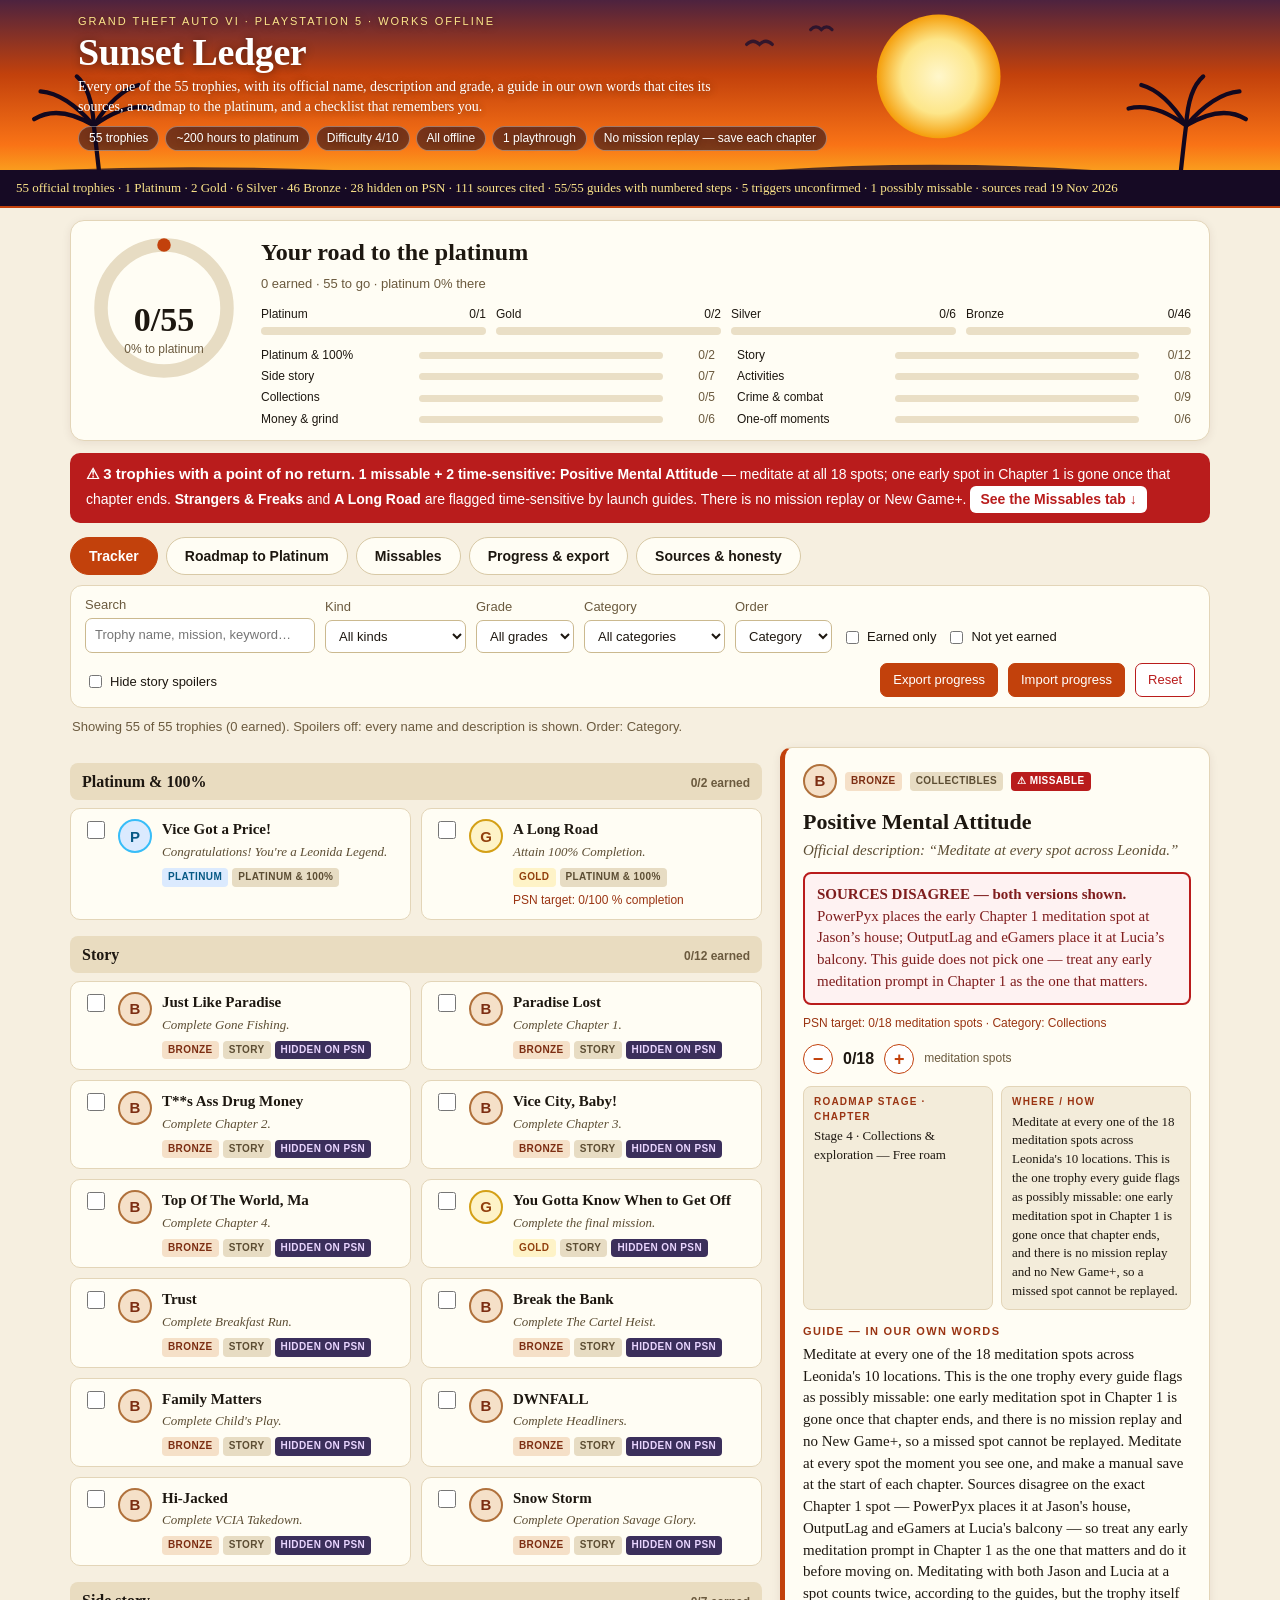
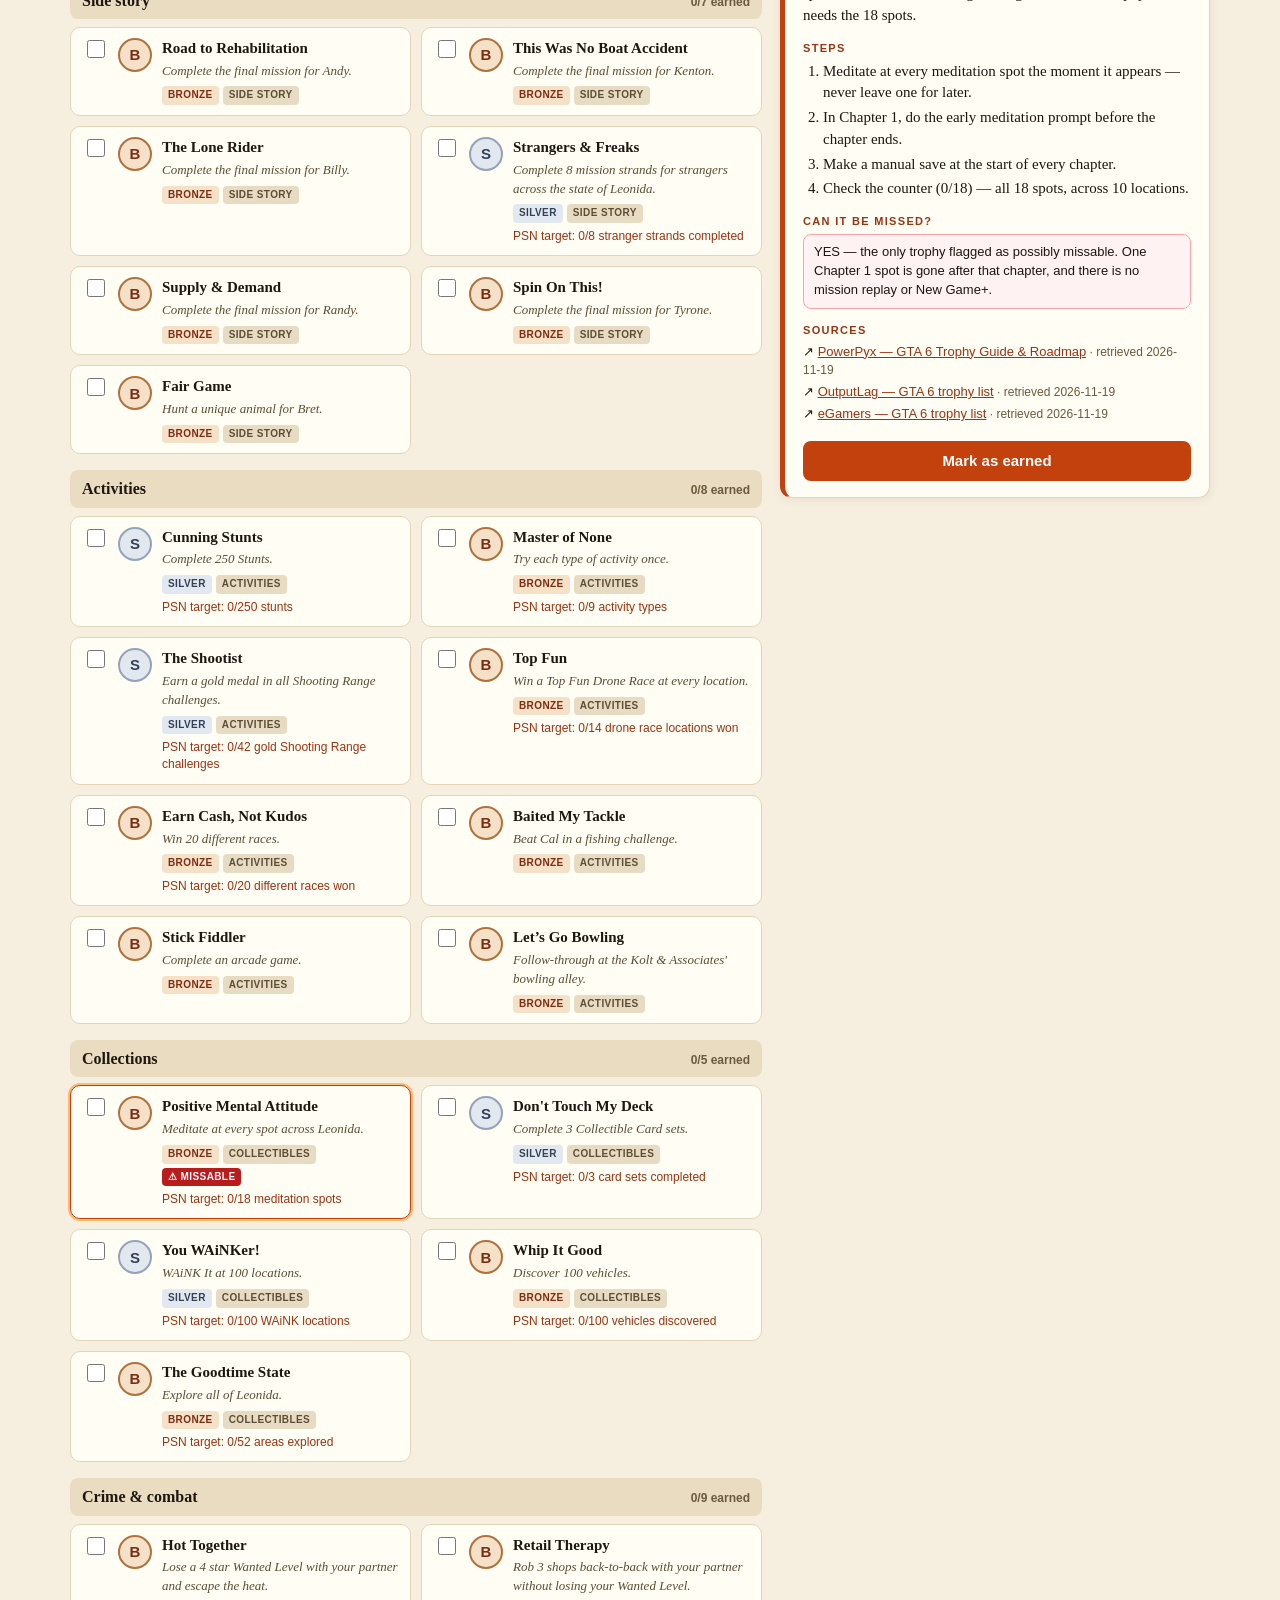
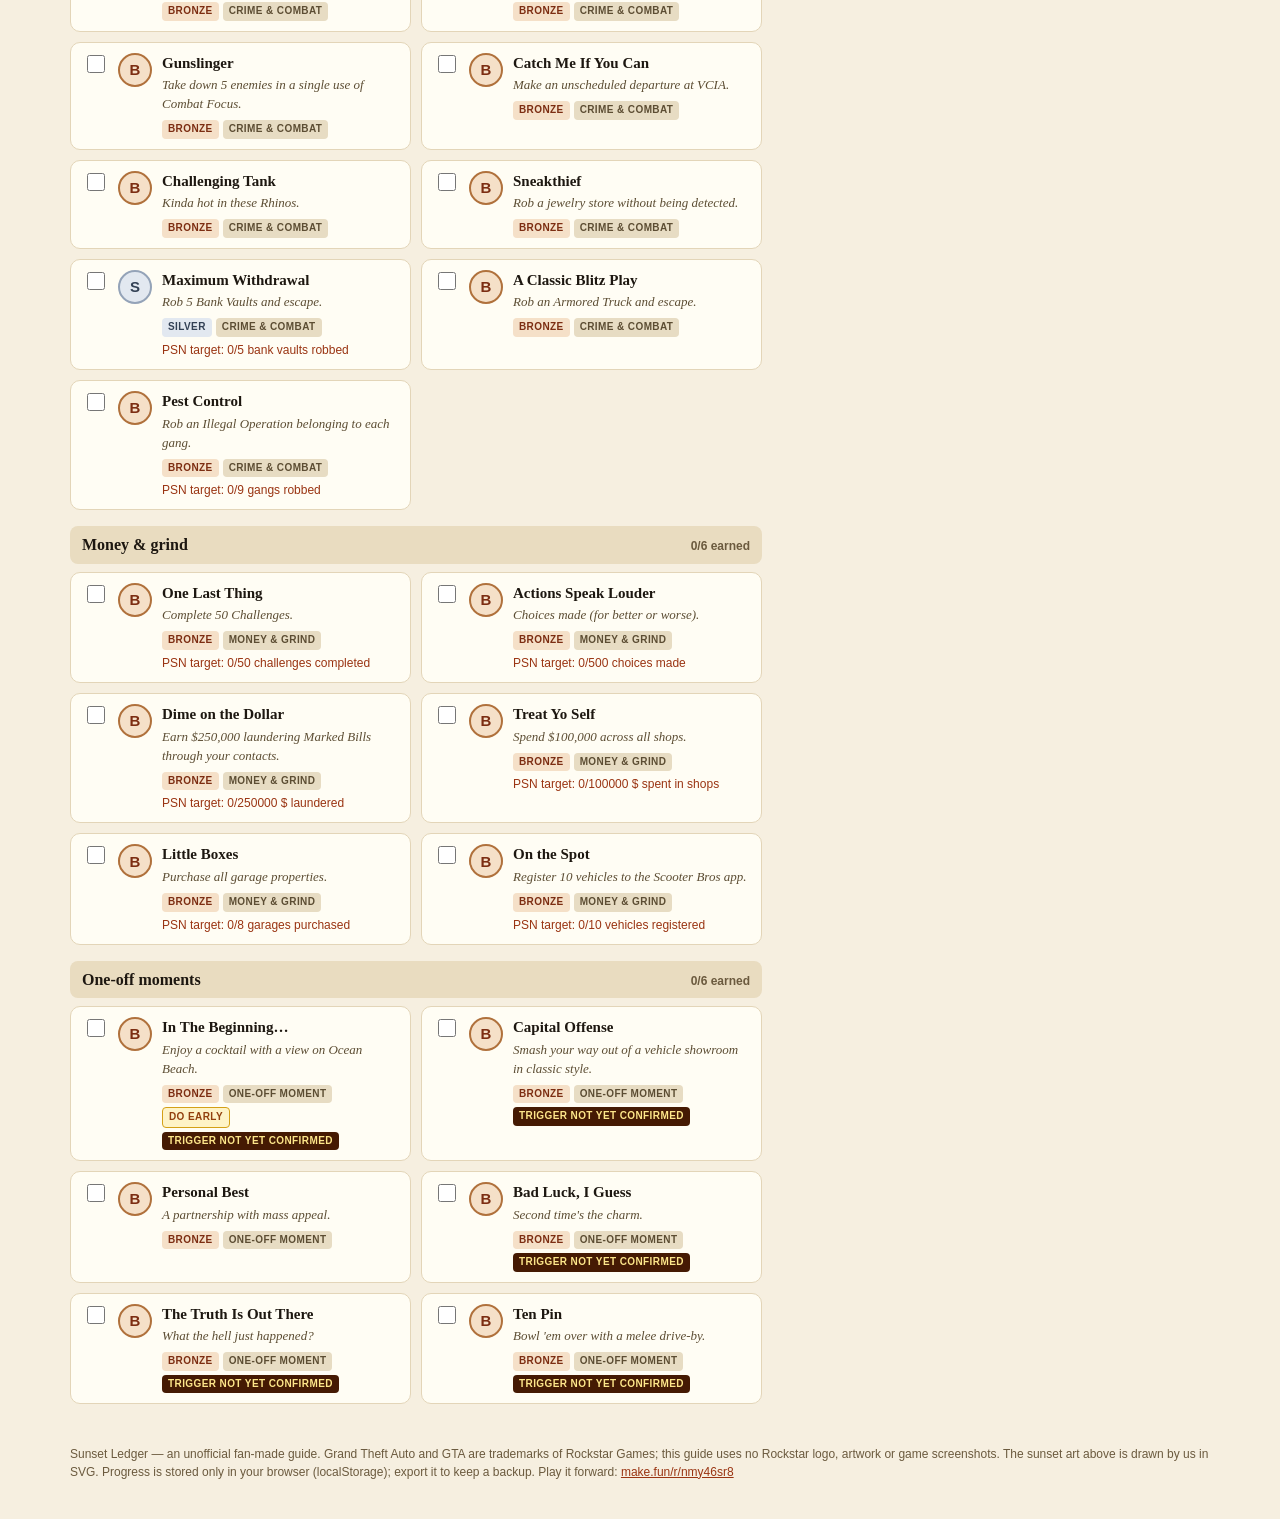
==== commit 16667a3c: "Trophy Guide #5 Agent 1: audit strip, referral link, SOURCES DISAGREE box" ====
--- a/app/index.html
+++ b/app/index.html
@@ -52,6 +52,8 @@
   </div>
 </header>
 
+<div class="audit" style="background:#160a24;color:#fde68a;padding:8px 16px;font-size:13px;line-height:1.5;border-bottom:2px solid #c2410c;" aria-label="Audit strip">55 official trophies · 1 Platinum · 2 Gold · 6 Silver · 46 Bronze · 28 hidden on PSN · 111 sources cited · 55/55 guides with numbered steps · 5 triggers unconfirmed · 1 possibly missable · sources read 19 Nov 2026</div>
+
 <div class="slimbar" id="slimbar" aria-label="Progress summary">
   <span class="slim-title">Sunset Ledger</span>
   <strong id="slimCount">0/55 · 0%</strong>
@@ -200,7 +202,7 @@
 </main>
 
 <footer>
-  <p>Sunset Ledger — an unofficial fan-made guide. Grand Theft Auto and GTA are trademarks of Rockstar Games; this guide uses no Rockstar logo, artwork or game screenshots. The sunset art above is drawn by us in SVG. Progress is stored only in your browser (localStorage); export it to keep a backup.</p>
+  <p>Sunset Ledger — an unofficial fan-made guide. Grand Theft Auto and GTA are trademarks of Rockstar Games; this guide uses no Rockstar logo, artwork or game screenshots. The sunset art above is drawn by us in SVG. Progress is stored only in your browser (localStorage); export it to keep a backup. Play it forward: <a href="https://make.fun/r/nmy46sr8">make.fun/r/nmy46sr8</a></p>
 </footer>
 <script type="module" src="app.js"></script>
 </body>
